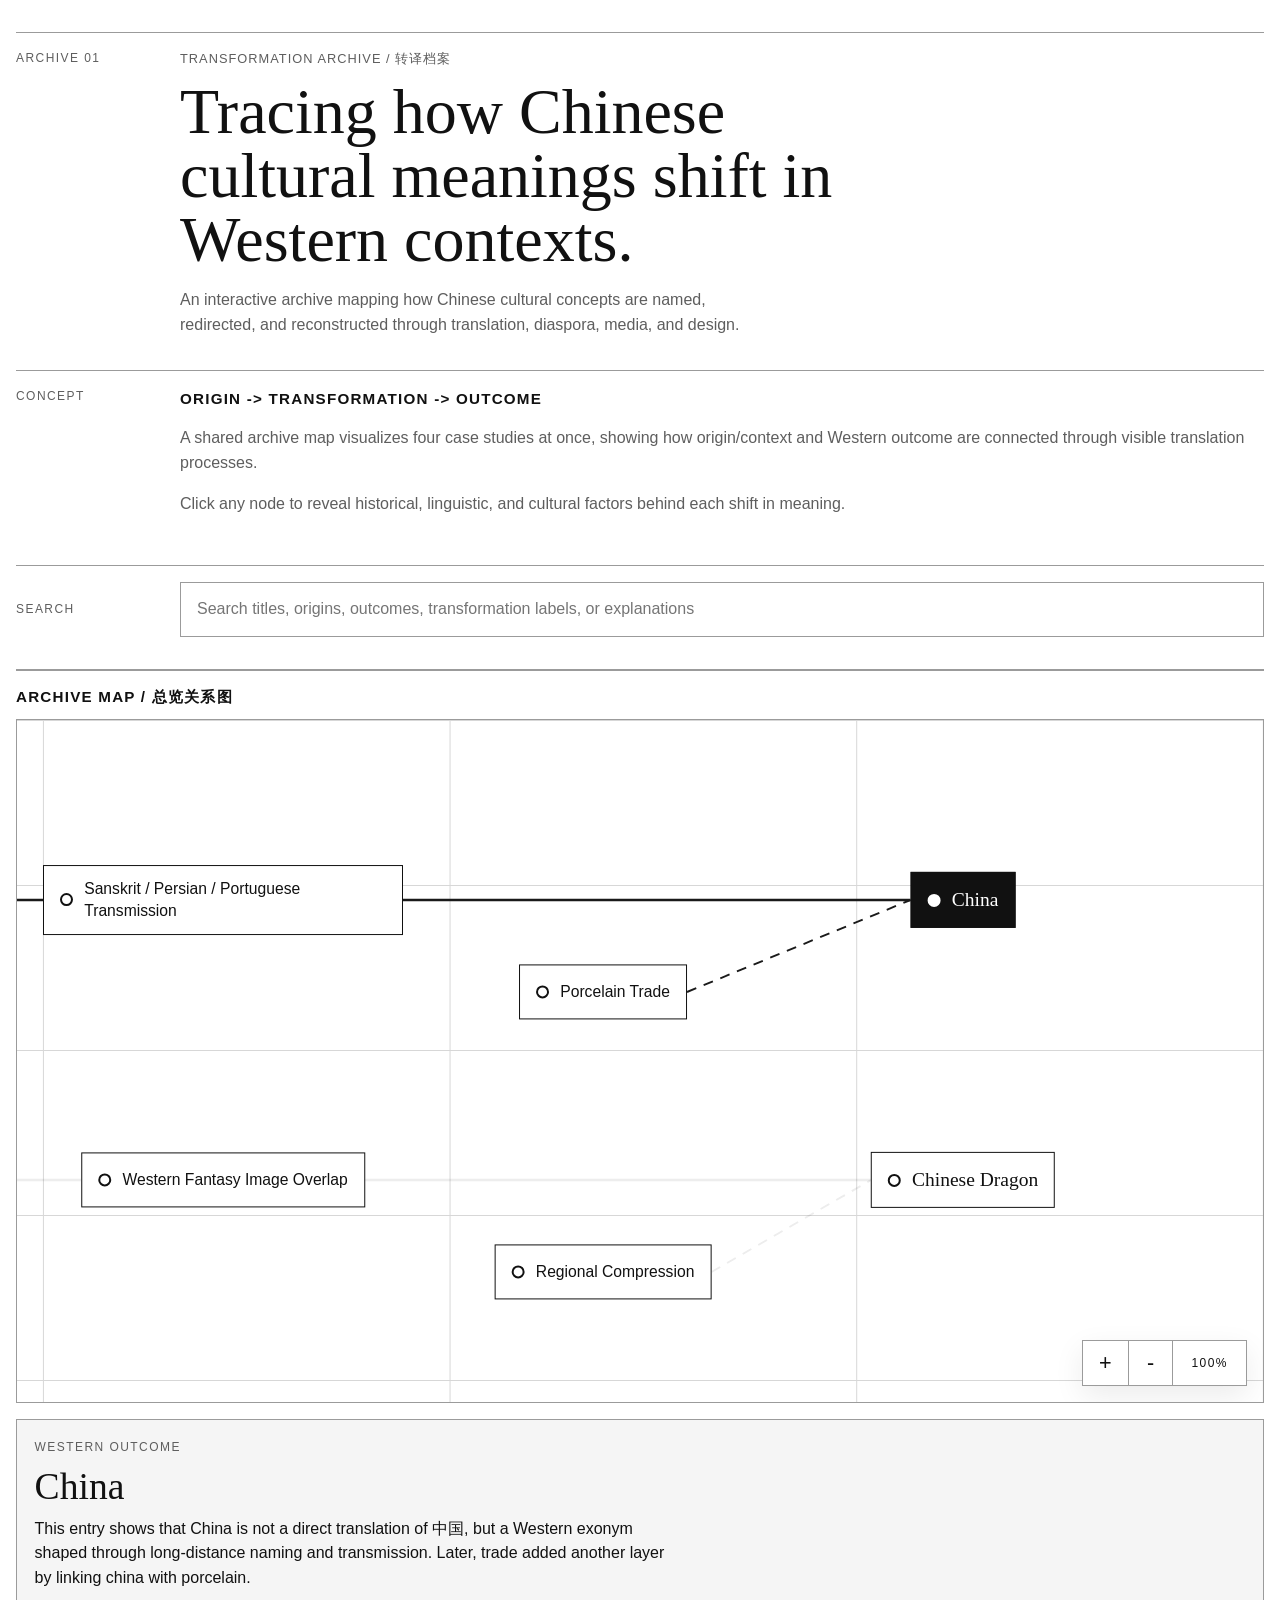
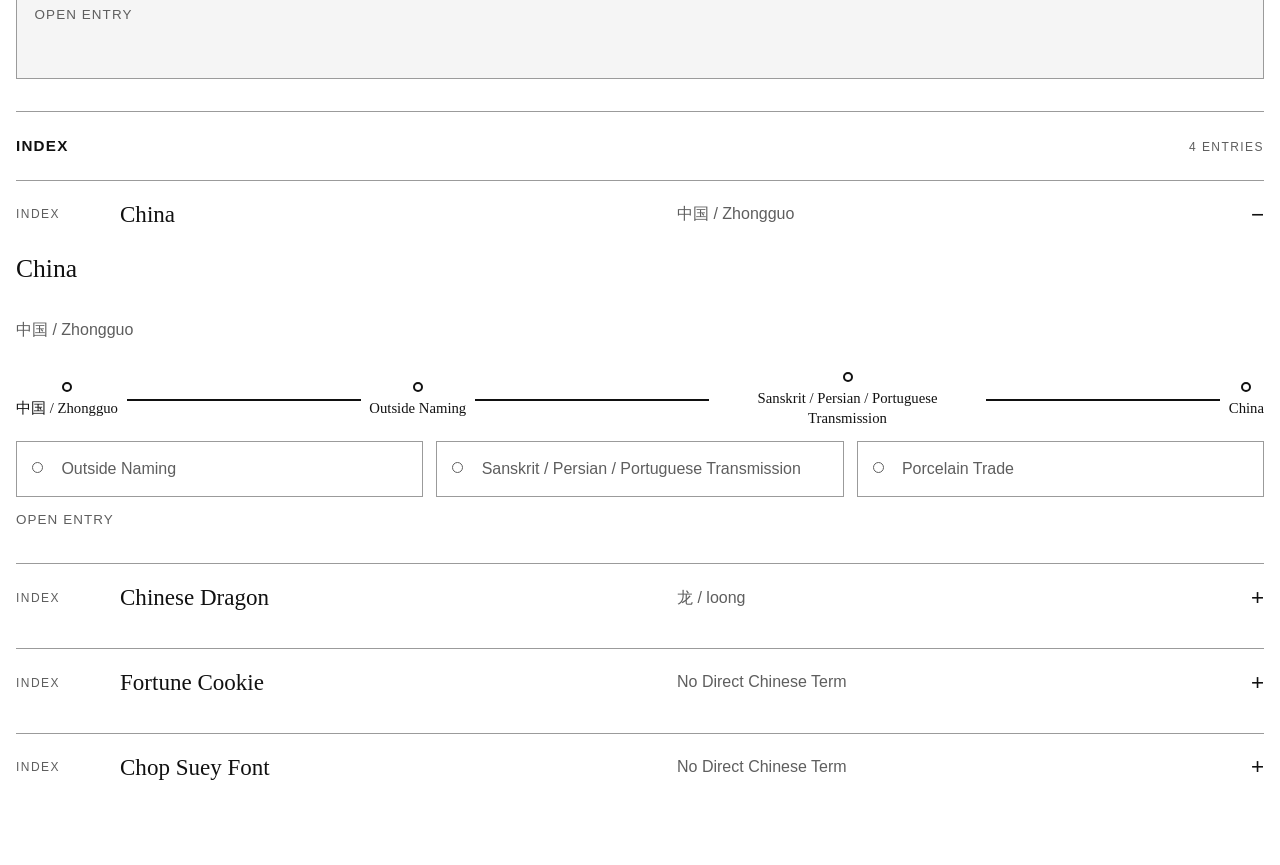
==== index.html @ bb65c6a1 "Apr 6" ====
<!DOCTYPE html>
<html lang="en">
  <head>
    <meta charset="UTF-8" />
    <meta name="viewport" content="width=device-width, initial-scale=1.0" />
    <title>Transformation Archive</title>
    <link rel="stylesheet" href="styles.css" />
  </head>
<body>
    <main class="site-shell home-shell">
      <!-- Hero section: introduces the archive and its research focus. -->
      <header class="hero">
        <div class="hero-index">Archive 01</div>
        <div class="hero-copy">
          <p class="eyebrow">Transformation Archive / 转译档案</p>
          <h1>Tracing how Chinese cultural meanings shift in Western contexts.</h1>
          <p class="intro">
            An interactive archive mapping how Chinese cultural concepts are
            named, redirected, and reconstructed through translation, diaspora,
            media, and design.
          </p>
        </div>
      </header>

      <!-- Concept section: explains how to read the archive map. -->
      <section class="concept-grid" aria-labelledby="concept-title">
        <div class="concept-label">Concept</div>
        <div class="concept-copy">
          <h2 id="concept-title" class="concept-title">Origin -> Transformation -> Outcome</h2>
          <p>
            A shared archive map visualizes four case studies at once, showing
            how origin/context and Western outcome are connected through visible
            translation processes.
          </p>
          <p class="concept-purpose">
            Click any node to reveal historical, linguistic, and cultural
            factors behind each shift in meaning.
          </p>
        </div>
      </section>

      <!-- Search section: lets users filter archive entries and map nodes. -->
      <section class="search-section" aria-label="Search archive">
        <div class="search-layout">
          <label class="search-label" for="search">Search</label>
          <input
            id="search"
            class="search-input"
            type="search"
            placeholder="Search titles, origins, outcomes, transformation labels, or explanations"
            data-search-input
          />
        </div>
      </section>

      <!-- Overview section: shows the interactive relationship map. -->
      <section class="overview-section" aria-labelledby="overview-title">
        <div class="section-head">
          <h2 id="overview-title">Archive Map / 总览关系图</h2>
        </div>
        <div class="overview-stage-wrap">
          <div class="overview-viewport" data-overview-viewport>
            <div class="overview-stage" data-overview-map></div>
          </div>
        </div>
        <aside class="map-detail-panel" data-map-detail></aside>
      </section>

      <!-- Index section: lists all entries with expandable previews. -->
      <section class="list-section" aria-labelledby="entry-list-title">
        <div class="section-head">
          <h2 id="entry-list-title">Index</h2>
          <p class="entry-count" data-count></p>
        </div>
        <div class="term-list" data-term-list></div>
      </section>
    </main>

    <!-- Load archive data first, then attach interactive behavior. -->
    <script src="terms.js"></script>
    <script src="app.js"></script>
  </body>
</html>
---- styles.css ----
/* Global color, spacing, and font variables used across the site. */
:root {
  --bg: #ffffff;
  --text: #111111;
  --muted: #5e5e5e;
  --line: #d7d7d7;
  --line-strong: #9b9b9b;
  --panel: #f5f5f5;
  --panel-strong: #ececec;
  --serif: "Iowan Old Style", "Palatino Linotype", "Book Antiqua", Georgia, serif;
  --sans: "Helvetica Neue", Helvetica, Arial, sans-serif;
}

/* Base reset and default typography. */
* {
  box-sizing: border-box;
}

html {
  font-size: 16px;
}

body {
  margin: 0;
  background: var(--bg);
  color: var(--text);
  font-family: var(--sans);
  line-height: 1.55;
}

a,
button {
  color: inherit;
}

a {
  text-decoration: none;
}

button,
input {
  font: inherit;
}

/* Shared page shell and section dividers. */
.site-shell {
  width: min(1320px, calc(100vw - 2rem));
  margin: 0 auto;
  padding: 2rem 0 4rem;
}

/* Intro sections, search area, and shared section dividers. */
.hero,
.concept-grid,
.search-section,
.overview-section,
.section-head,
.entry-card,
.detail-header,
.detail-section,
.not-found {
  border-top: 1px solid var(--line-strong);
}

.hero {
  display: grid;
  grid-template-columns: 140px minmax(0, 1fr);
  gap: 1.5rem;
  padding-top: 1rem;
}

.hero-index,
.concept-label,
.detail-label,
.entry-count,
.detail-kicker,
.side-point-label,
.entry-type,
.search-label,
.entry-toggle-label {
  color: var(--muted);
  font-size: 0.75rem;
  letter-spacing: 0.12em;
  text-transform: uppercase;
}

.eyebrow {
  margin: 0 0 0.7rem;
  color: var(--muted);
  letter-spacing: 0.08em;
  text-transform: uppercase;
  font-size: 0.8rem;
}

.hero h1,
.detail-heading h1 {
  margin: 0;
  font-family: var(--serif);
  font-size: clamp(2.7rem, 5vw, 5.3rem);
  line-height: 1;
  font-weight: 500;
  max-width: 22ch;
}

.intro,
.detail-zh,
.detail-section p,
.not-found p,
.entry-context,
.concept-copy p,
.entry-toggle-context {
  color: var(--muted);
}

.intro {
  max-width: 68ch;
  margin: 1rem 0 0;
}

.concept-grid {
  display: grid;
  grid-template-columns: 140px minmax(0, 1fr);
  gap: 1.5rem;
  margin-top: 2rem;
  padding-top: 1rem;
  align-items: start;
}

.concept-copy {
  min-width: 0;
}

.concept-title {
  margin: 0 0 0.8rem;
  font-size: 0.95rem;
  letter-spacing: 0.08em;
  text-transform: uppercase;
  font-weight: 600;
}

.section-head {
  display: flex;
  justify-content: space-between;
  gap: 1rem;
  align-items: baseline;
  padding: 0.85rem 0 0.7rem;
}

.section-head h2,
.detail-section h2,
.info-block h2 {
  margin: 0;
  font-size: 0.95rem;
  letter-spacing: 0.08em;
  text-transform: uppercase;
  font-weight: 600;
}

.search-section,
.overview-section,
.list-section {
  margin-top: 2rem;
}

.search-section {
  padding-top: 1rem;
}

.search-layout {
  display: grid;
  grid-template-columns: 140px minmax(0, 1fr);
  gap: 1.5rem;
  align-items: center;
}

.search-input {
  width: 100%;
  min-height: 3.2rem;
  padding: 0.9rem 1rem;
  border: 1px solid var(--line-strong);
  background: var(--bg);
  color: var(--text);
}

.search-input:focus {
  outline: 2px solid var(--text);
  outline-offset: 2px;
}

/* Interactive map viewport, canvas, and zoom controls. */
.overview-stage-wrap {
  min-width: 0;
}

.overview-viewport {
  position: relative;
  height: min(76vh, 900px);
  min-height: 620px;
  border: 1px solid var(--line-strong);
  overflow: hidden;
  background: var(--bg);
  cursor: grab;
}

.overview-viewport.is-dragging {
  cursor: grabbing;
}

.overview-stage {
  position: relative;
  width: 100%;
  height: 100%;
  overflow: hidden;
}

.overview-canvas {
  position: absolute;
  top: 0;
  left: 0;
  transform-origin: top left;
  will-change: transform;
}

.overview-zoom-controls {
  position: absolute;
  right: 1rem;
  bottom: 1rem;
  z-index: 4;
  display: grid;
  grid-template-columns: repeat(2, 2.8rem) minmax(4.6rem, auto);
  align-items: stretch;
  border: 1px solid var(--line-strong);
  background: rgba(255, 255, 255, 0.94);
  backdrop-filter: blur(10px);
  box-shadow: 0 10px 30px rgba(17, 17, 17, 0.08);
}

.overview-zoom-button,
.overview-zoom-readout {
  min-height: 2.8rem;
  border: 0;
  border-left: 1px solid var(--line-strong);
  background: transparent;
}

.overview-zoom-button:first-child {
  border-left: 0;
}

.overview-zoom-button {
  padding: 0;
  cursor: pointer;
  font-size: 1.35rem;
  line-height: 1;
  transition: background-color 160ms ease, color 160ms ease;
}

.overview-zoom-button:hover,
.overview-zoom-button:focus-visible {
  background: var(--text);
  color: var(--bg);
}

.overview-zoom-button:focus-visible {
  outline: 0;
}

.overview-zoom-readout {
  display: inline-flex;
  align-items: center;
  justify-content: center;
  padding: 0 0.9rem;
  font-size: 0.75rem;
  letter-spacing: 0.12em;
  text-transform: uppercase;
}

.overview-grid {
  position: absolute;
  inset: 0;
  background-image:
    linear-gradient(to right, var(--line) 1px, transparent 1px),
    linear-gradient(to bottom, var(--line) 1px, transparent 1px);
  background-size: 16.666% 100%, 100% 12.5%;
  pointer-events: none;
}

.overview-svg {
  position: absolute;
  inset: 0;
  width: 100%;
  height: 100%;
  z-index: 1;
  pointer-events: none;
}

/* Map lines and clickable node styles. */
.overview-line {
  stroke: #1a1a1a;
  stroke-width: 2.6;
  vector-effect: non-scaling-stroke;
  opacity: 0.32;
}

.overview-line-secondary {
  stroke-width: 1.9;
  opacity: 0.2;
  stroke-dasharray: 10 8;
}

.overview-stage.is-focus-mode .overview-line {
  opacity: 0.08;
}

.overview-stage.is-focus-mode .overview-line.is-related {
  opacity: 1;
}

.overview-stage.is-focus-mode .overview-line.is-dim {
  opacity: 0.02;
}

.map-node {
  position: absolute;
  z-index: 2;
  display: inline-flex;
  align-items: center;
  gap: 0.7rem;
  max-width: 360px;
  min-height: 3.45rem;
  padding: 0.75rem 1rem;
  border: 1px solid var(--text);
  background: var(--bg);
  cursor: pointer;
  text-align: left;
  transform: translate(-50%, -50%);
  pointer-events: auto;
  transition: background-color 160ms ease, color 160ms ease, border-color 160ms ease;
}

.map-node-origin,
.map-node-outcome {
  min-height: 3.1rem;
  font-family: var(--serif);
  font-size: 1.22rem;
}

.map-node-point {
  font-size: 0.98rem;
  line-height: 1.4;
}

.map-node-dot {
  width: 13px;
  height: 13px;
  border: 2px solid currentColor;
  border-radius: 50%;
  background: var(--bg);
  flex: 0 0 auto;
}

.map-node:hover,
.map-node:focus-visible,
.map-node.is-active {
  background: var(--text);
  color: var(--bg);
}

.map-node:hover .map-node-dot,
.map-node:focus-visible .map-node-dot,
.map-node.is-active .map-node-dot {
  background: currentColor;
  border-color: currentColor;
}

.map-node.is-dim {
  opacity: 0.18;
}

/* Shared detail panels and list card styles. */
.map-detail-panel,
.point-detail {
  border: 1px solid var(--line-strong);
  background: var(--panel);
  min-height: 260px;
  padding: 1.1rem;
}

.map-detail-panel {
  margin-top: 1rem;
}

.point-detail-copy {
  display: grid;
  gap: 0.65rem;
}

.point-detail-copy h3,
.not-found h1 {
  margin: 0;
  font-family: var(--serif);
  font-size: clamp(1.45rem, 3vw, 2.35rem);
  line-height: 1.04;
  font-weight: 500;
}

.point-detail-copy p,
.side-point p {
  margin: 0;
  max-width: 72ch;
}

.detail-entry-link,
.back-link,
.entry-link {
  font-size: 0.84rem;
  text-transform: uppercase;
  letter-spacing: 0.08em;
  color: var(--muted);
}

.detail-entry-link {
  margin-top: 0.2rem;
}

.side-point {
  display: grid;
  gap: 0.25rem;
  margin-top: 0.35rem;
  padding-top: 0.75rem;
  border-top: 1px solid var(--line);
}

.overview-empty,
.empty-state {
  padding: 1rem;
  color: var(--muted);
}

/* Entry list cards and path preview blocks. */
.term-list {
  display: grid;
  gap: 1rem;
}

.entry-card {
  padding: 0;
}

.entry-card.is-linked-active {
  background: #fafafa;
}

.entry-card-zhongguo-china.is-linked-active {
  background: var(--bg);
}

.entry-toggle {
  width: 100%;
  display: grid;
  grid-template-columns: 88px minmax(0, 1fr) minmax(0, 1fr) 30px;
  gap: 1rem;
  align-items: center;
  padding: 1rem 0;
  border: 0;
  background: transparent;
  cursor: pointer;
  text-align: left;
}

.entry-toggle-title {
  font-family: var(--serif);
  font-size: clamp(1.25rem, 1.8vw, 1.75rem);
}

.entry-toggle-icon {
  justify-self: end;
  font-size: 1.4rem;
  line-height: 1;
}

.entry-card-panel {
  display: none;
  padding: 0 0 1rem;
}

.entry-card-panel.is-open {
  display: block;
}

.entry-card-main,
.entry-heading {
  display: grid;
  gap: 0.85rem;
}

.entry-title {
  margin: 0;
  font-family: var(--serif);
  font-size: clamp(1.35rem, 2vw, 1.8rem);
  font-weight: 500;
}

.entry-title-button {
  padding: 0;
  border: 0;
  background: transparent;
  cursor: pointer;
  text-align: left;
}

.entry-path-block {
  display: grid;
  gap: 0.65rem;
}

.entry-visual-path,
.path-preview {
  display: flex;
  align-items: center;
  gap: 0;
}

.entry-visual-path-compact {
  flex-wrap: wrap;
}

.entry-path-segment,
.detail-path-segment {
  display: inline-flex;
  flex-direction: column;
  align-items: center;
  gap: 0.45rem;
  min-width: 0;
  max-width: 260px;
}

.path-step,
.inline-path {
  font-family: var(--serif);
  color: var(--text);
}

.path-line {
  flex: 1 1 42px;
  min-width: 30px;
  height: 2px;
  margin: 0 0.55rem;
  background: var(--text);
}

.path-node {
  width: 10px;
  height: 10px;
  border: 2px solid var(--text);
  border-radius: 50%;
  background: var(--bg);
}

.path-label {
  text-align: center;
  line-height: 1.3;
  font-size: 0.92rem;
}

.timeline {
  display: grid;
  grid-template-columns: repeat(auto-fit, minmax(220px, 1fr));
  gap: 0.8rem;
}

.point-button {
  display: grid;
  grid-template-columns: 18px minmax(0, 1fr);
  gap: 0.7rem;
  align-items: start;
  width: 100%;
  padding: 0.9rem 0.95rem;
  border: 1px solid var(--line-strong);
  background: var(--bg);
  color: var(--muted);
  cursor: pointer;
  text-align: left;
}

.point-button:hover,
.point-button:focus-visible,
.entry-title-button:focus-visible,
.map-node:focus-visible,
.entry-toggle:focus-visible {
  outline: 2px solid var(--text);
  outline-offset: 2px;
}

.point-button.is-active {
  border-color: var(--text);
  background: var(--text);
  color: var(--bg);
}

.point-dot {
  width: 11px;
  height: 11px;
  margin-top: 0.33rem;
  border: 1px solid currentColor;
  border-radius: 50%;
  background: transparent;
}

.point-button.is-active .point-dot {
  background: currentColor;
}

.entry-actions {
  display: flex;
  align-items: start;
  justify-content: flex-start;
}

/* Detail page layout and supporting content blocks. */
.detail-shell {
  width: min(980px, calc(100vw - 2rem));
}

.detail-header {
  display: flex;
  justify-content: space-between;
  gap: 1.5rem;
  align-items: start;
  padding-top: 1rem;
}

.detail-meta {
  display: grid;
  justify-items: end;
  gap: 1rem;
}

.detail-section,
.not-found {
  padding: 1.2rem 0 1.35rem;
}

.detail-intro {
  display: grid;
  gap: 1.2rem;
}

.info-grid {
  display: grid;
  grid-template-columns: repeat(3, minmax(0, 1fr));
  gap: 1rem;
}

.info-block {
  display: grid;
  gap: 0.45rem;
}

.info-block p,
.detail-summary {
  margin: 0;
}

.path-preview-detail {
  padding: 1rem;
  border: 1px solid var(--line-strong);
  min-height: 100%;
}

.detail-timeline {
  grid-template-columns: repeat(auto-fit, minmax(220px, 1fr));
}

.point-detail-strong {
  border-width: 2px;
  background: #f2f2f2;
}

/* Tablet layout adjustments. */
@media (max-width: 980px) {
  .search-layout,
  .entry-toggle,
  .info-grid {
    grid-template-columns: 1fr;
  }

  .entry-toggle-icon {
    justify-self: start;
  }
}

/* Mobile layout adjustments for the map and stacked content. */
@media (max-width: 760px) {
  .site-shell,
  .detail-shell {
    width: min(100vw - 1.25rem, 100%);
    padding-top: 1.25rem;
  }

  .hero,
  .concept-grid,
  .detail-header {
    display: grid;
    grid-template-columns: 1fr;
    gap: 0.9rem;
  }

  .hero h1,
  .detail-heading h1 {
    max-width: none;
    font-size: clamp(2.2rem, 9vw, 4rem);
  }

  .overview-viewport {
    height: 72vh;
    min-height: 520px;
    overflow: auto;
    cursor: auto;
    -webkit-overflow-scrolling: touch;
  }

  .overview-stage {
    width: 2440px;
    height: 1320px;
  }

  .overview-canvas {
    transform: none !important;
  }

  .overview-zoom-controls {
    right: 0.75rem;
    bottom: 0.75rem;
    grid-template-columns: repeat(2, 2.45rem) minmax(4.2rem, auto);
  }

  .overview-zoom-button,
  .overview-zoom-readout {
    min-height: 2.45rem;
  }

  .map-node {
    max-width: 300px;
  }

  .entry-visual-path,
  .path-preview {
    flex-direction: column;
    align-items: flex-start;
    gap: 0.5rem;
  }

  .entry-path-segment,
  .detail-path-segment {
    max-width: none;
    width: 100%;
    align-items: flex-start;
  }

  .path-label {
    text-align: left;
  }

  .path-line {
    width: 2px;
    height: 22px;
    min-width: 2px;
    margin: 0 0 0 0.25rem;
  }
}
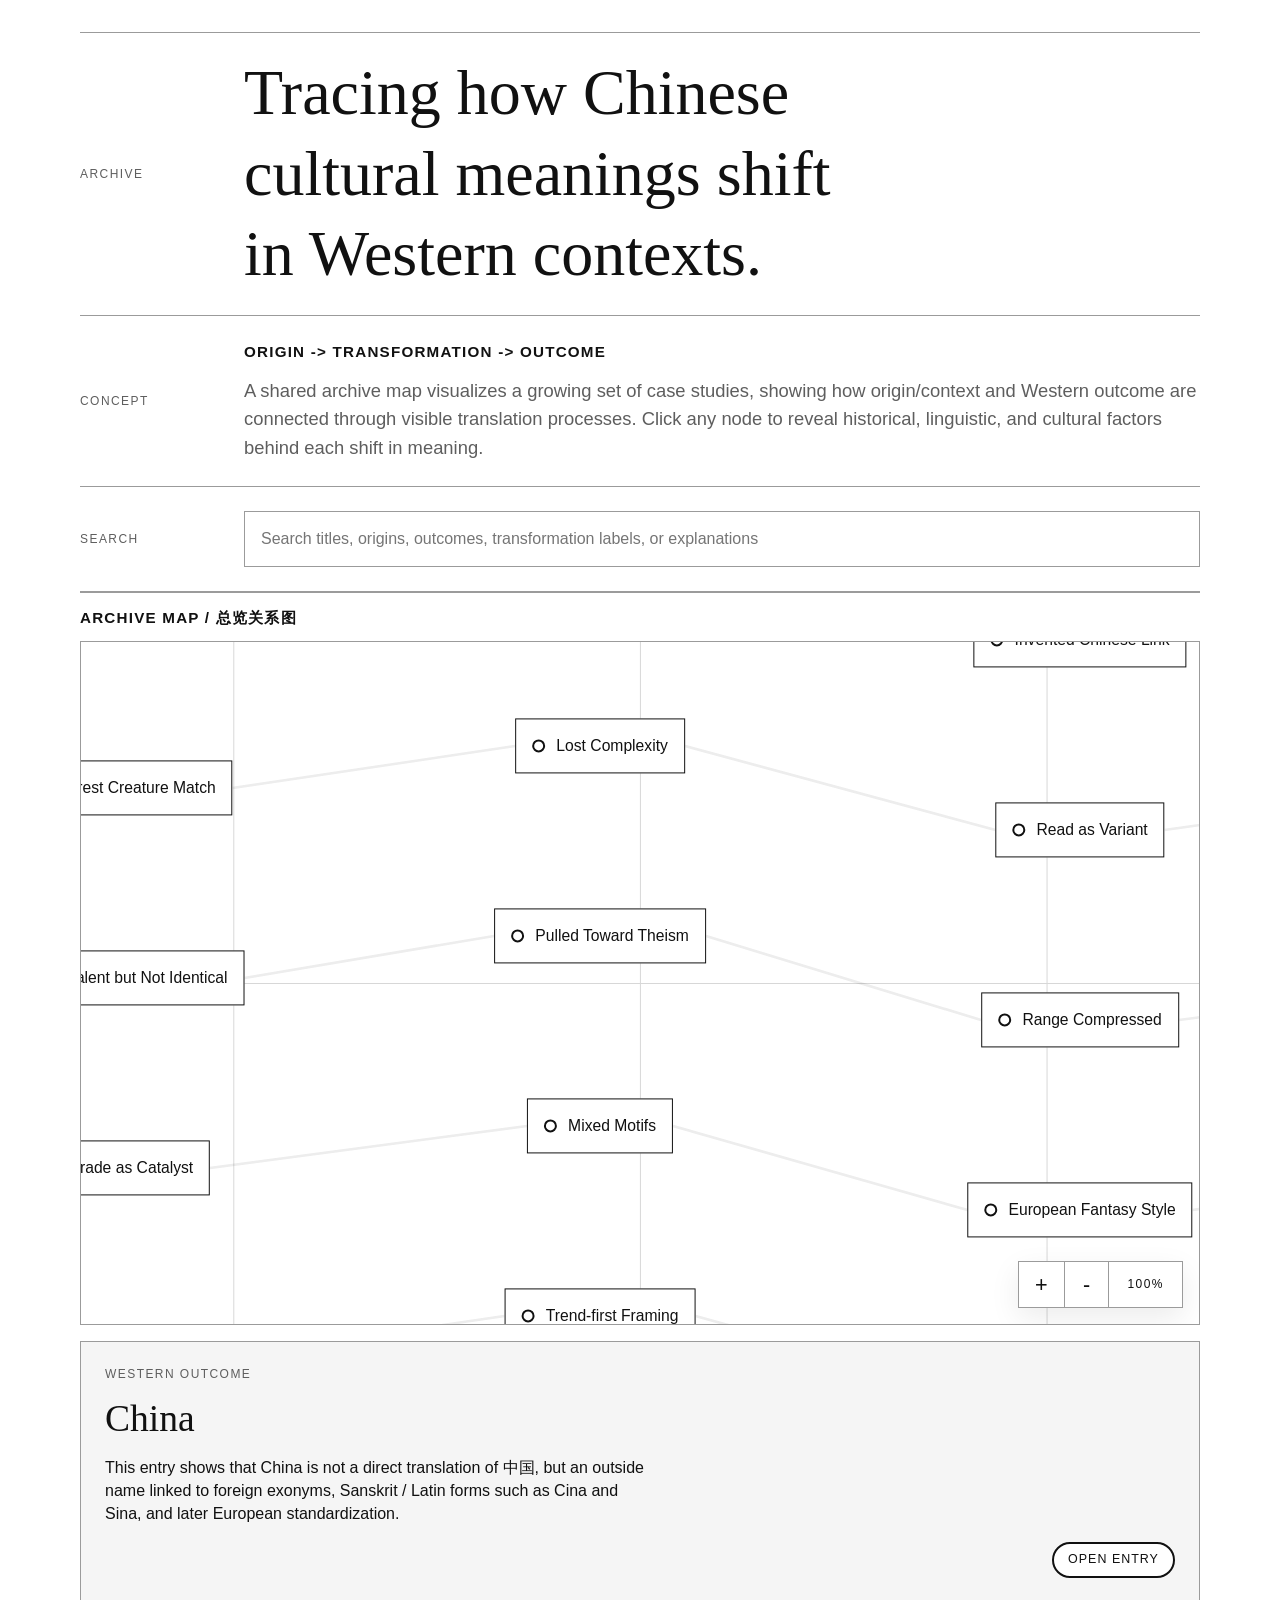
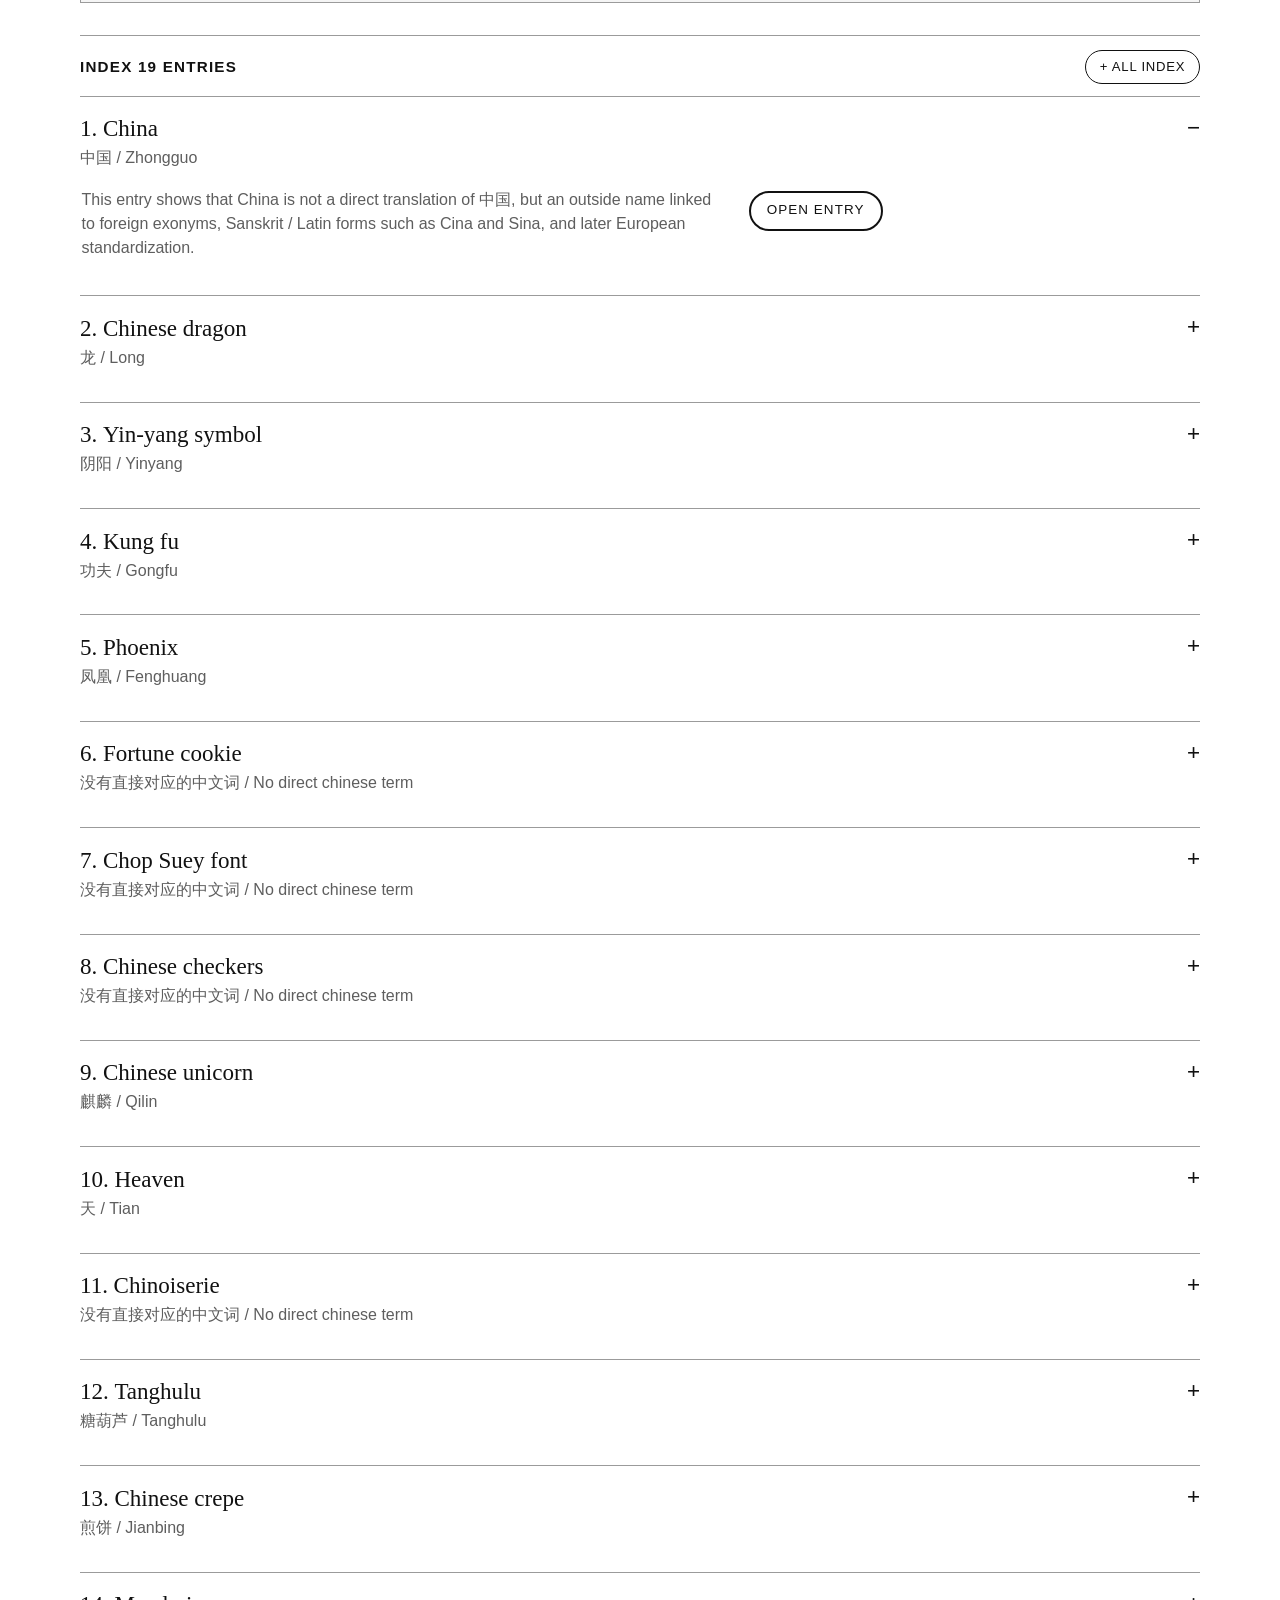
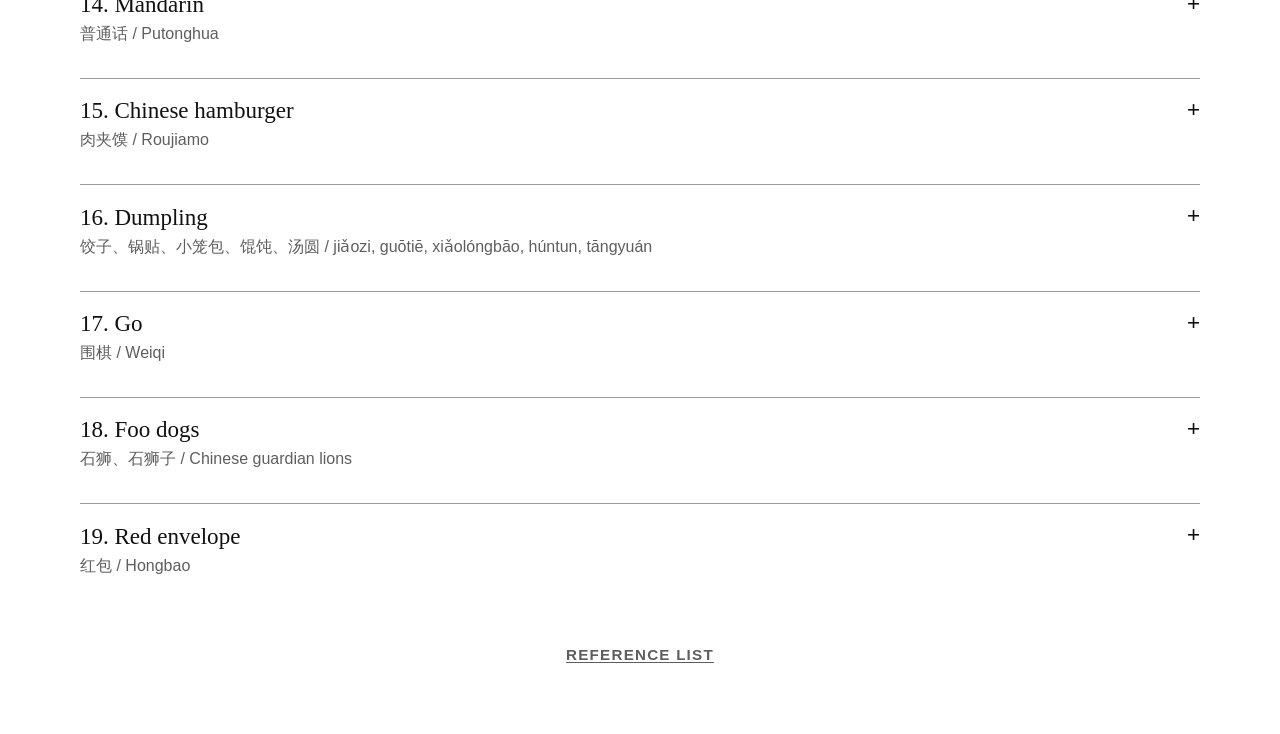
==== commit 48825f0a: "Apr 20th" ====
--- a/index.html
+++ b/index.html
@@ -10,15 +10,13 @@
     <main class="site-shell home-shell">
       <!-- Hero section: introduces the archive and its research focus. -->
       <header class="hero">
-        <div class="hero-index">Archive 01</div>
+        <div class="hero-index">Archive</div>
         <div class="hero-copy">
-          <p class="eyebrow">Transformation Archive / 转译档案</p>
-          <h1>Tracing how Chinese cultural meanings shift in Western contexts.</h1>
-          <p class="intro">
-            An interactive archive mapping how Chinese cultural concepts are
-            named, redirected, and reconstructed through translation, diaspora,
-            media, and design.
-          </p>
+          <h1>
+            <span class="hero-title-line">Tracing how Chinese</span>
+            <span class="hero-title-line">cultural meanings shift</span>
+            <span class="hero-title-line">in Western contexts.</span>
+          </h1>
         </div>
       </header>
 
@@ -27,14 +25,8 @@
         <div class="concept-label">Concept</div>
         <div class="concept-copy">
           <h2 id="concept-title" class="concept-title">Origin -> Transformation -> Outcome</h2>
-          <p>
-            A shared archive map visualizes four case studies at once, showing
-            how origin/context and Western outcome are connected through visible
-            translation processes.
-          </p>
-          <p class="concept-purpose">
-            Click any node to reveal historical, linguistic, and cultural
-            factors behind each shift in meaning.
+          <p class="concept-description">
+            A shared archive map visualizes a growing set of case studies, showing how origin/context and Western outcome are connected through visible translation processes. Click any node to reveal historical, linguistic, and cultural factors behind each shift in meaning.
           </p>
         </div>
       </section>
@@ -69,10 +61,18 @@
       <!-- Index section: lists all entries with expandable previews. -->
       <section class="list-section" aria-labelledby="entry-list-title">
         <div class="section-head">
-          <h2 id="entry-list-title">Index</h2>
-          <p class="entry-count" data-count></p>
+          <h2 id="entry-list-title" class="entry-list-heading" data-entry-list-heading>Index</h2>
+          <button class="entry-list-toggle-all" type="button" data-toggle-all aria-expanded="false">
+            + All Index
+          </button>
         </div>
         <div class="term-list" data-term-list></div>
+      </section>
+
+      <section class="reference-link-section" aria-labelledby="reference-link-title">
+        <div class="reference-link-card">
+          <a id="reference-link-title" class="reference-link-inline reference-link-title" href="references.html">Reference List</a>
+        </div>
       </section>
     </main>
 
--- a/styles.css
+++ b/styles.css
@@ -7,8 +7,8 @@
   --line-strong: #9b9b9b;
   --panel: #f5f5f5;
   --panel-strong: #ececec;
-  --serif: "Iowan Old Style", "Palatino Linotype", "Book Antiqua", Georgia, serif;
-  --sans: "Helvetica Neue", Helvetica, Arial, sans-serif;
+  --serif: Georgia, serif;
+  --sans: Helvetica, sans-serif;
 }
 
 /* Base reset and default typography. */
@@ -44,7 +44,7 @@
 
 /* Shared page shell and section dividers. */
 .site-shell {
-  width: min(1320px, calc(100vw - 2rem));
+  width: min(1120px, calc(100vw - 3rem));
   margin: 0 auto;
   padding: 2rem 0 4rem;
 }
@@ -66,30 +66,20 @@
   display: grid;
   grid-template-columns: 140px minmax(0, 1fr);
   gap: 1.5rem;
-  padding-top: 1rem;
+  align-items: center;
+  padding: 1.5rem 0;
 }
 
 .hero-index,
 .concept-label,
 .detail-label,
-.entry-count,
 .detail-kicker,
 .side-point-label,
-.entry-type,
-.search-label,
-.entry-toggle-label {
+.search-label {
   color: var(--muted);
   font-size: 0.75rem;
   letter-spacing: 0.12em;
   text-transform: uppercase;
-}
-
-.eyebrow {
-  margin: 0 0 0.7rem;
-  color: var(--muted);
-  letter-spacing: 0.08em;
-  text-transform: uppercase;
-  font-size: 0.8rem;
 }
 
 .hero h1,
@@ -102,11 +92,23 @@
   max-width: 22ch;
 }
 
+.hero h1 {
+  line-height: 1.14;
+}
+
+.hero-title-line {
+  display: block;
+  white-space: nowrap;
+}
+
+.hero-title-line + .hero-title-line {
+  margin-top: 0.12em;
+}
+
 .intro,
 .detail-zh,
 .detail-section p,
 .not-found p,
-.entry-context,
 .concept-copy p,
 .entry-toggle-context {
   color: var(--muted);
@@ -114,16 +116,16 @@
 
 .intro {
   max-width: 68ch;
-  margin: 1rem 0 0;
+  margin: 1.15rem 0 0;
 }
 
 .concept-grid {
   display: grid;
   grid-template-columns: 140px minmax(0, 1fr);
   gap: 1.5rem;
-  margin-top: 2rem;
-  padding-top: 1rem;
-  align-items: start;
+  margin-top: 0;
+  padding: 1.5rem 0;
+  align-items: center;
 }
 
 .concept-copy {
@@ -135,20 +137,28 @@
   font-size: 0.95rem;
   letter-spacing: 0.08em;
   text-transform: uppercase;
-  font-weight: 600;
+  font-weight: 700;
+}
+
+.concept-description {
+  margin: 0;
+  max-width: none;
+  color: var(--text);
+  font-size: 1.15rem;
+  line-height: 1.55;
 }
 
 .section-head {
   display: flex;
   justify-content: space-between;
   gap: 1rem;
-  align-items: baseline;
+  align-items: center;
+  flex-wrap: wrap;
   padding: 0.85rem 0 0.7rem;
 }
 
 .section-head h2,
-.detail-section h2,
-.info-block h2 {
+.detail-section h2 {
   margin: 0;
   font-size: 0.95rem;
   letter-spacing: 0.08em;
@@ -158,12 +168,15 @@
 
 .search-section,
 .overview-section,
-.list-section {
+.list-section,
+.reference-link-section,
+.reference-section {
   margin-top: 2rem;
 }
 
 .search-section {
-  padding-top: 1rem;
+  margin-top: 0;
+  padding: 1.5rem 0;
 }
 
 .search-layout {
@@ -171,6 +184,14 @@
   grid-template-columns: 140px minmax(0, 1fr);
   gap: 1.5rem;
   align-items: center;
+}
+
+.hero-index,
+.concept-label,
+.search-label {
+  display: flex;
+  align-items: center;
+  min-height: 100%;
 }
 
 .search-input {
@@ -180,6 +201,10 @@
   border: 1px solid var(--line-strong);
   background: var(--bg);
   color: var(--text);
+}
+
+.home-shell .overview-section {
+  margin-top: 0;
 }
 
 .search-input:focus {
@@ -200,6 +225,7 @@
   overflow: hidden;
   background: var(--bg);
   cursor: grab;
+  touch-action: none;
 }
 
 .overview-viewport.is-dragging {
@@ -343,6 +369,7 @@
   min-height: 3.1rem;
   font-family: var(--serif);
   font-size: 1.22rem;
+  font-weight: 700;
 }
 
 .map-node-point {
@@ -379,20 +406,37 @@
 
 /* Shared detail panels and list card styles. */
 .map-detail-panel,
-.point-detail {
+.point-detail,
+.reference-link-card,
+.reference-list {
   border: 1px solid var(--line-strong);
   background: var(--panel);
-  min-height: 260px;
-  padding: 1.1rem;
+  padding: 1.5rem;
 }
 
 .map-detail-panel {
   margin-top: 1rem;
+  min-height: 260px;
+  display: flex;
+  align-items: stretch;
+}
+
+.point-detail {
+  min-height: 260px;
 }
 
 .point-detail-copy {
   display: grid;
-  gap: 0.65rem;
+  align-content: center;
+  gap: 1rem;
+  min-height: 100%;
+}
+
+.map-detail-panel .point-detail-copy {
+  flex: 1;
+  display: flex;
+  flex-direction: column;
+  justify-content: center;
 }
 
 .point-detail-copy h3,
@@ -400,14 +444,18 @@
   margin: 0;
   font-family: var(--serif);
   font-size: clamp(1.45rem, 3vw, 2.35rem);
-  line-height: 1.04;
+  line-height: 1.08;
   font-weight: 500;
+  max-width: none;
+  white-space: normal;
 }
 
 .point-detail-copy p,
 .side-point p {
   margin: 0;
-  max-width: 72ch;
+  max-width: 62ch;
+  line-height: 1.45;
+  text-wrap: pretty;
 }
 
 .detail-entry-link,
@@ -420,14 +468,16 @@
 }
 
 .detail-entry-link {
-  margin-top: 0.2rem;
+  align-self: end;
+  justify-self: start;
+  margin-top: auto;
 }
 
 .side-point {
   display: grid;
-  gap: 0.25rem;
-  margin-top: 0.35rem;
-  padding-top: 0.75rem;
+  gap: 0.4rem;
+  margin-top: 0.4rem;
+  padding-top: 0.95rem;
   border-top: 1px solid var(--line);
 }
 
@@ -437,6 +487,112 @@
   color: var(--muted);
 }
 
+.reference-link-card {
+  display: flex;
+  align-items: center;
+  justify-content: center;
+  padding: 1.1rem 0 0.2rem;
+  border: 0;
+  background: transparent;
+  text-align: center;
+}
+
+.reference-link-title {
+  margin: 0;
+  font-size: 0.95rem;
+  letter-spacing: 0.08em;
+  text-transform: uppercase;
+  font-weight: 600;
+}
+
+.reference-link-inline {
+  color: var(--muted);
+  font-size: 0.95rem;
+  text-decoration: underline;
+  text-decoration-thickness: 1px;
+  text-underline-offset: 0.14em;
+  transition: color 160ms ease;
+}
+
+.reference-link-inline:hover,
+.reference-link-inline:focus-visible {
+  color: var(--text);
+}
+
+.reference-shell {
+  width: min(980px, calc(100vw - 2rem));
+}
+
+.reference-hero {
+  padding-top: 1.5rem;
+}
+
+.reference-hero h1 {
+  margin: 0;
+  font-family: var(--serif);
+  font-size: clamp(2.7rem, 5vw, 5.3rem);
+  line-height: 1;
+  font-weight: 500;
+  max-width: none;
+}
+
+.reference-hero .intro {
+  margin: 0.5rem 0 0;
+}
+
+.reference-section {
+  padding-top: 0;
+}
+
+.reference-topbar {
+  display: flex;
+  justify-content: flex-end;
+  align-items: center;
+  margin-top: -4.8rem;
+  margin-bottom: 1.6rem;
+}
+
+.reference-list {
+  display: grid;
+  gap: 0;
+}
+
+.reference-item {
+  margin: 0;
+  padding: 1.2rem 0;
+  border-top: 1px solid var(--line);
+  color: var(--muted);
+}
+
+.reference-item:first-child {
+  border-top: 0;
+}
+
+.reference-item a {
+  color: var(--text);
+  text-decoration: underline;
+  text-decoration-thickness: 1px;
+  text-underline-offset: 0.14em;
+  word-break: break-word;
+}
+
+.reference-item a:hover,
+.reference-item a:focus-visible {
+  color: var(--muted);
+}
+
+.sr-only {
+  position: absolute;
+  width: 1px;
+  height: 1px;
+  padding: 0;
+  margin: -1px;
+  overflow: hidden;
+  clip: rect(0, 0, 0, 0);
+  white-space: nowrap;
+  border: 0;
+}
+
 /* Entry list cards and path preview blocks. */
 .term-list {
   display: grid;
@@ -444,7 +600,7 @@
 }
 
 .entry-card {
-  padding: 0;
+  padding: 0.15rem 0 0;
 }
 
 .entry-card.is-linked-active {
@@ -455,97 +611,135 @@
   background: var(--bg);
 }
 
+.entry-list-heading {
+  font-size: 0.95rem;
+  letter-spacing: 0.08em;
+  text-transform: uppercase;
+}
+
+.entry-list-toggle-all {
+  display: inline-flex;
+  align-items: center;
+  justify-content: center;
+  min-height: 2.15rem;
+  padding: 0.3rem 0.85rem;
+  border: 1px solid var(--text);
+  border-radius: 999px;
+  background: transparent;
+  cursor: pointer;
+  font-size: 0.82rem;
+  letter-spacing: 0.06em;
+  text-transform: uppercase;
+}
+
+.entry-list-toggle-all:hover,
+.entry-list-toggle-all:focus-visible {
+  background: var(--text);
+  color: var(--bg);
+}
+
+.entry-list-toggle-all:focus-visible {
+  outline: 2px solid var(--text);
+  outline-offset: 2px;
+}
+
 .entry-toggle {
   width: 100%;
-  display: grid;
-  grid-template-columns: 88px minmax(0, 1fr) minmax(0, 1fr) 30px;
+  display: flex;
+  justify-content: space-between;
   gap: 1rem;
-  align-items: center;
-  padding: 1rem 0;
+  align-items: flex-start;
+  padding: 1rem 0 0.95rem;
   border: 0;
   background: transparent;
   cursor: pointer;
   text-align: left;
 }
 
+.entry-toggle-title-row {
+  display: grid;
+  gap: 0.28rem;
+  min-width: 0;
+}
+
 .entry-toggle-title {
+  display: flex;
+  align-items: baseline;
+  gap: 0.35rem;
   font-family: var(--serif);
   font-size: clamp(1.25rem, 1.8vw, 1.75rem);
+  line-height: 1.15;
+}
+
+.entry-toggle-index,
+.entry-toggle-title-text {
+  font-size: inherit;
+  line-height: inherit;
+}
+
+.entry-toggle-index {
+  flex: 0 0 auto;
+}
+
+.entry-toggle-title-text {
+  min-width: 0;
 }
 
 .entry-toggle-icon {
-  justify-self: end;
+  flex: 0 0 auto;
   font-size: 1.4rem;
   line-height: 1;
+  padding-top: 0.1rem;
 }
 
 .entry-card-panel {
   display: none;
-  padding: 0 0 1rem;
+  padding: 0 0 1.2rem;
 }
 
 .entry-card-panel.is-open {
   display: block;
 }
 
-.entry-card-main,
-.entry-heading {
-  display: grid;
-  gap: 0.85rem;
-}
-
-.entry-title {
-  margin: 0;
-  font-family: var(--serif);
-  font-size: clamp(1.35rem, 2vw, 1.8rem);
-  font-weight: 500;
-}
-
-.entry-title-button {
-  padding: 0;
-  border: 0;
-  background: transparent;
-  cursor: pointer;
-  text-align: left;
-}
-
-.entry-path-block {
-  display: grid;
-  gap: 0.65rem;
-}
-
-.entry-visual-path,
-.path-preview {
-  display: flex;
-  align-items: center;
-  gap: 0;
-}
-
-.entry-visual-path-compact {
-  flex-wrap: wrap;
-}
-
-.entry-path-segment,
-.detail-path-segment {
-  display: inline-flex;
-  flex-direction: column;
-  align-items: center;
-  gap: 0.45rem;
-  min-width: 0;
-  max-width: 260px;
-}
-
-.path-step,
-.inline-path {
+.entry-card-main {
+  display: grid;
+  gap: 1rem;
+}
+
+.entry-card-main {
+  padding: 0.15rem 0 0;
+}
+
+.entry-card-main-simple {
+  display: grid;
+  grid-template-columns: minmax(0, 1.5fr) minmax(260px, 1fr) auto;
+  gap: 1.25rem;
+  align-items: start;
+  padding-left: 0.1rem;
+}
+
+.entry-card-summary {
+  display: grid;
+  gap: 0.5rem;
+  align-content: start;
+}
+
+.entry-summary-text {
+  margin: 0;
+  color: var(--muted);
+  line-height: 1.5;
+}
+.path-step {
   font-family: var(--serif);
   color: var(--text);
 }
 
 .path-line {
-  flex: 1 1 42px;
-  min-width: 30px;
+  align-self: center;
+  flex: 0 1 56px;
+  min-width: 36px;
   height: 2px;
-  margin: 0 0.55rem;
+  margin: 0;
   background: var(--text);
 }
 
@@ -555,18 +749,21 @@
   border: 2px solid var(--text);
   border-radius: 50%;
   background: var(--bg);
+  flex: 0 0 auto;
 }
 
 .path-label {
-  text-align: center;
-  line-height: 1.3;
+  display: block;
+  text-align: left;
+  line-height: 1.38;
   font-size: 0.92rem;
+  text-wrap: pretty;
 }
 
 .timeline {
   display: grid;
   grid-template-columns: repeat(auto-fit, minmax(220px, 1fr));
-  gap: 0.8rem;
+  gap: 0.95rem;
 }
 
 .point-button {
@@ -585,7 +782,6 @@
 
 .point-button:hover,
 .point-button:focus-visible,
-.entry-title-button:focus-visible,
 .map-node:focus-visible,
 .entry-toggle:focus-visible {
   outline: 2px solid var(--text);
@@ -613,8 +809,50 @@
 
 .entry-actions {
   display: flex;
-  align-items: start;
+  align-items: center;
   justify-content: flex-start;
+  padding-top: 0.15rem;
+}
+
+.entry-link,
+.detail-entry-link {
+  display: inline-flex;
+  align-items: center;
+  justify-content: center;
+  min-height: 2.45rem;
+  padding: 0.48rem 1rem;
+  border: 2px solid var(--text);
+  border-radius: 999px;
+  background: var(--bg);
+  color: var(--text);
+  transition: background-color 160ms ease, color 160ms ease, border-color 160ms ease;
+}
+
+.detail-entry-link {
+  min-height: 2.25rem;
+  padding: 0.42rem 0.88rem;
+  font-size: 0.78rem;
+}
+
+.entry-link:hover,
+.entry-link:focus-visible,
+.detail-entry-link:hover,
+.detail-entry-link:focus-visible {
+  background: var(--text);
+  color: var(--bg);
+}
+
+.entry-link:focus-visible,
+.detail-entry-link:focus-visible {
+  outline: 2px solid var(--text);
+  outline-offset: 2px;
+}
+
+.entry-link:active,
+.detail-entry-link:active {
+  background: #2a2a2a;
+  border-color: #2a2a2a;
+  color: var(--bg);
 }
 
 /* Detail page layout and supporting content blocks. */
@@ -623,11 +861,12 @@
 }
 
 .detail-header {
-  display: flex;
-  justify-content: space-between;
-  gap: 1.5rem;
+  display: grid;
+  grid-template-columns: minmax(0, 1fr) auto;
+  gap: 2rem;
   align-items: start;
-  padding-top: 1rem;
+  padding-top: 1.5rem;
+  padding-bottom: 0.9rem;
 }
 
 .detail-meta {
@@ -636,57 +875,201 @@
   gap: 1rem;
 }
 
+.detail-heading {
+  min-width: 0;
+}
+
+.detail-heading h1 {
+  max-width: none;
+  font-size: clamp(2.5rem, 4.8vw, 4.8rem);
+  line-height: 0.98;
+}
+
+.detail-zh {
+  margin: 1rem 0 0;
+  max-width: 34ch;
+  font-size: clamp(1.02rem, 1.45vw, 1.25rem);
+  line-height: 1.42;
+  color: var(--muted);
+  font-family: var(--sans);
+  text-wrap: pretty;
+}
+
+.detail-zh-nowrap {
+  max-width: none;
+  white-space: nowrap;
+}
+
 .detail-section,
 .not-found {
-  padding: 1.2rem 0 1.35rem;
+  padding: 2.1rem 0 1.5rem;
 }
 
 .detail-intro {
   display: grid;
-  gap: 1.2rem;
-}
-
-.info-grid {
-  display: grid;
-  grid-template-columns: repeat(3, minmax(0, 1fr));
+  gap: 1.35rem;
+}
+
+.detail-process-block {
+  display: grid;
   gap: 1rem;
 }
 
-.info-block {
-  display: grid;
-  gap: 0.45rem;
-}
-
-.info-block p,
+.detail-process-block h2 {
+  margin: 0;
+}
+
 .detail-summary {
   margin: 0;
-}
-
-.path-preview-detail {
-  padding: 1rem;
+  max-width: 68ch;
+  color: var(--muted);
+  font-size: clamp(1rem, 1.35vw, 1.15rem);
+  line-height: 1.5;
+}
+
+.process-flow {
+  display: grid;
+  grid-auto-flow: column;
+  grid-auto-columns: minmax(0, 1fr);
+  align-items: stretch;
+  column-gap: 3.4rem;
+  padding: 1.1rem 1.2rem;
   border: 1px solid var(--line-strong);
-  min-height: 100%;
+  background: var(--bg);
+  overflow-x: auto;
+}
+
+.process-step {
+  position: relative;
+  display: inline-flex;
+  align-items: center;
+  justify-content: center;
+  min-width: 0;
+  min-height: 132px;
+  padding: 0 1rem;
+  text-align: center;
+}
+
+.process-label {
+  display: block;
+  width: auto;
+  max-width: 18ch;
+  font-family: var(--sans);
+  font-size: clamp(0.98rem, 1.35vw, 1.2rem);
+  line-height: 1.45;
+  color: var(--text);
+  text-align: center;
+  text-wrap: pretty;
+}
+
+.process-step::after {
+  content: "";
+  position: absolute;
+  top: 50%;
+  left: calc(100% + 0.9rem);
+  width: 1.6rem;
+  height: 2px;
+  transform: translateY(-50%);
+  background: var(--text);
+}
+
+.process-step.is-last::after {
+  display: none;
 }
 
 .detail-timeline {
-  grid-template-columns: repeat(auto-fit, minmax(220px, 1fr));
+  grid-template-columns: repeat(auto-fit, minmax(240px, 1fr));
+  gap: 1rem 1.15rem;
+  align-items: stretch;
+  margin-top: 1.35rem;
+  margin-bottom: 1.15rem;
+}
+
+.detail-point-button {
+  min-height: 3.75rem;
+  align-items: center;
+  padding: 0.58rem 0.85rem;
+}
+
+.detail-point-button .point-text {
+  align-self: center;
+  line-height: 1.35;
+}
+
+.timeline-section h2 {
+  margin: 0;
+}
+
+.back-link {
+  display: inline-flex;
+  align-items: center;
+  justify-content: center;
+  min-height: 2.25rem;
+  padding: 0.42rem 0.9rem;
+  border: 1.5px solid var(--text);
+  border-radius: 999px;
+  background: var(--bg);
+  color: var(--text);
+  transition: background-color 160ms ease, color 160ms ease, border-color 160ms ease;
+}
+
+.back-link:hover,
+.back-link:focus-visible {
+  background: var(--text);
+  color: var(--bg);
+}
+
+.back-link:focus-visible {
+  outline: 2px solid var(--text);
+  outline-offset: 2px;
 }
 
 .point-detail-strong {
   border-width: 2px;
   background: #f2f2f2;
+  min-height: 240px;
+}
+
+.point-detail-strong .point-detail-copy {
+  align-content: center;
+  justify-items: start;
+  min-height: 100%;
+}
+
+.point-detail-strong .point-detail-copy h3 {
+  max-width: 24ch;
+  line-height: 1.28;
+}
+
+.point-detail-strong .point-detail-copy p {
+  max-width: 54ch;
 }
 
 /* Tablet layout adjustments. */
 @media (max-width: 980px) {
-  .search-layout,
-  .entry-toggle,
-  .info-grid {
+  .search-layout {
     grid-template-columns: 1fr;
   }
 
+  .entry-card-main-simple {
+    grid-template-columns: 1fr;
+    gap: 1rem;
+  }
+
+  .reference-link-card {
+    flex-direction: column;
+    align-items: center;
+    gap: 0.45rem;
+  }
+
+  .reference-topbar {
+    justify-content: flex-start;
+    margin-top: 1rem;
+    margin-bottom: 1rem;
+  }
+
   .entry-toggle-icon {
-    justify-self: start;
+    padding-top: 0.2rem;
   }
 }
 
@@ -700,7 +1083,8 @@
 
   .hero,
   .concept-grid,
-  .detail-header {
+  .detail-header,
+  .section-head {
     display: grid;
     grid-template-columns: 1fr;
     gap: 0.9rem;
@@ -712,21 +1096,14 @@
     font-size: clamp(2.2rem, 9vw, 4rem);
   }
 
+  .hero-title-line {
+    white-space: normal;
+  }
+
   .overview-viewport {
-    height: 72vh;
-    min-height: 520px;
-    overflow: auto;
+    height: 68vh;
+    min-height: 460px;
     cursor: auto;
-    -webkit-overflow-scrolling: touch;
-  }
-
-  .overview-stage {
-    width: 2440px;
-    height: 1320px;
-  }
-
-  .overview-canvas {
-    transform: none !important;
   }
 
   .overview-zoom-controls {
@@ -744,28 +1121,46 @@
     max-width: 300px;
   }
 
-  .entry-visual-path,
-  .path-preview {
-    flex-direction: column;
-    align-items: flex-start;
-    gap: 0.5rem;
-  }
-
-  .entry-path-segment,
-  .detail-path-segment {
-    max-width: none;
-    width: 100%;
-    align-items: flex-start;
-  }
-
-  .path-label {
-    text-align: left;
+  .entry-toggle {
+    padding: 0.95rem 0 0.85rem;
+  }
+
+  .entry-list-toggle-all {
+    justify-self: start;
   }
 
   .path-line {
     width: 2px;
-    height: 22px;
+    height: 28px;
     min-width: 2px;
     margin: 0 0 0 0.25rem;
   }
-}
+
+  .process-flow {
+    grid-auto-flow: row;
+    grid-auto-columns: unset;
+    row-gap: 0.8rem;
+    column-gap: 0;
+  }
+
+  .process-step {
+    min-height: auto;
+    width: 100%;
+    justify-content: flex-start;
+    padding: 0;
+    text-align: left;
+  }
+
+  .process-label {
+    max-width: none;
+    text-align: left;
+  }
+
+  .process-step::after {
+    top: calc(100% + 0.4rem);
+    left: 0.25rem;
+    width: 2px;
+    height: 1.2rem;
+    transform: none;
+  }
+}
